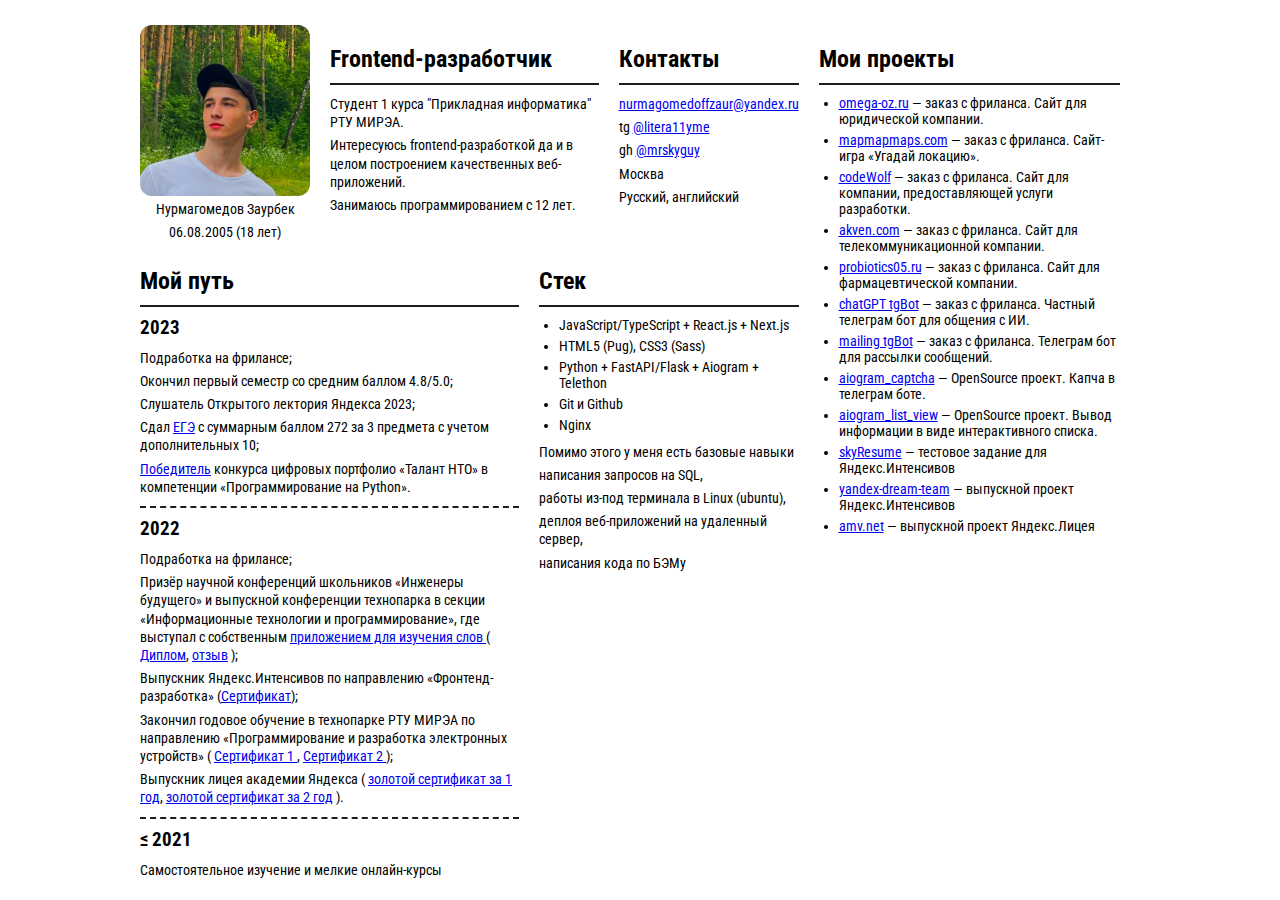
==== index.html @ b15bd3e6 "update" ====
<!DOCTYPE html>
<html>

<head>
  <meta charset="utf-8">
  <title>Нурмагомедов Заурбек. Разработчик</title>
  <link rel="preconnect" href="https://fonts.googleapis.com">
  <link rel="preconnect" href="https://fonts.gstatic.com" crossorigin>
  <link href="https://fonts.googleapis.com/css2?family=Roboto+Condensed:wght@300;400&display=swap" rel="stylesheet">
  <link rel="stylesheet" href="./style.css">
</head>

<body lang="ru">
  <header class="horizontal-container">
    <div class="block">
      <img src="./profile-picture.png" alt="Profile picture" class="profile-picture" />
      <p style="text-align: center;">Нурмагомедов Заурбек</p>
      <p style="text-align: center;">06.08.2005 (18 лет)</p>
    </div>
    <div class="block">
      <h2>Frontend-разработчик</h2>
      <p>
        Cтудент 1 курса "Прикладная информатика" РТУ МИРЭА.
      </p>
      <p>
        Интересуюсь frontend-разработкой да и в целом построением качественных веб-приложений.
      </p>
      <p>
        Занимаюсь программированием c 12 лет.
      </p>
    </div>
    <div class="block">
      <h2>Контакты</h2>
      <p><a href="mailto:nurmagomedoffzaur@yandex.ru" target="_blank">nurmagomedoffzaur@yandex.ru</a></p>
      <p>tg <a href="https://t.me/litera11yme" target="_blank">@litera11yme</a></p>
      <p>gh <a href="https://github.com/mrskyguy" target="_blank">@mrskyguy</a></p>
      <p>Москва</p>
      <p>Русский, английский</p>
    </div>
  </header>

  <div class="horizontal-container">
    <div class="block road">
      <h2>Мой путь</h2>

      <h3>2023</h3>
      <p>Подработка на фрилансе;</p>
      <p>Окончил первый семестр со средним баллом 4.8/5.0;</p>
      <p>Слушатель Открытого лектория Яндекса 2023;</p>
      <p>Сдал <a href="https://github.com/mrskyguy/aboutme/blob/master/attachments/ege.png" target="_blank">ЕГЭ</a> с
        суммарным баллом 272 за 3 предмета с учетом дополнительных 10;</p>
      <p><a href="https://github.com/mrskyguy/aboutme/blob/master/attachments/talantnto.pdf"
          target="_blank">Победитель</a> конкурса цифровых портфолио «Талант НТО» в компетенции «Программирование на
        Python».</p>

      <div class="splitter"></div>

      <h3>2022</h3>
      <p>Подработка на фрилансе;</p>
      <p>
        Призёр научной конференций школьников «Инженеры будущего» и выпускной конференции технопарка в секции
        «Информационные технологии и программирование», где выступал с собственным
        <a href="https://github.com/mrskyguy/app-for-learningwords" target="_blank">
          приложением для изучения слов
        </a> (
        <a href="https://github.com/mrskyguy/aboutme/blob/master/attachments/future.png" target="_blank">Диплом</a>,
        <a href="https://github.com/mrskyguy/aboutme/blob/master/attachments/feedback.png" target="_blank">отзыв</a>
        );
      </p>
      <p>
        Выпускник Яндекс.Интенсивов по направлению «Фронтенд-разработка» (<a
          href="https://github.com/mrskyguy/aboutme/blob/master/attachments/intens.pdf" target="_blank">Сертификат</a>);
      </p>
      <p>
        Закончил годовое обучение в технопарке РТУ МИРЭА по направлению «Программирование и разработка электронных
        устройств» (
        <a href="https://github.com/mrskyguy/aboutme/blob/master/attachments/altair1.pdf" target="_blank">
          Сертификат 1
        </a>,
        <a href="https://github.com/mrskyguy/aboutme/blob/master/attachments/altair2.pdf" target="_blank">
          Сертификат 2
        </a>
        );
      </p>
      <p>
        Выпускник лицея академии Яндекса (
        <a href="https://github.com/mrskyguy/aboutme/blob/master/attachments/lyceum1.jpg" target="_blank">золотой
          сертификат за 1 год</a>,
        <a href="https://github.com/mrskyguy/aboutme/blob/master/attachments/lyceum2.png" target="_blank">золотой
          сертификат за 2 год</a>
        ).
      </p>

      <div class="splitter"></div>

      <h3>&#8804; 2021</h3>
      <p>Самостоятельное изучение и мелкие онлайн-курсы</p>
    </div>


    <div class="block stack">
      <h2>Стек</h2>
      <ul>
        <li>JavaScript/TypeScript + React.js + Next.js</li>
        <li>HTML5 (Pug), CSS3 (Sass)</li>
        <li>Python + FastAPI/Flask + Aiogram + Telethon</li>
        <li>Git и Github</li>
        <li>Nginx</li>
      </ul>
      <p>Помимо этого у меня есть базовые навыки</p>
      <p>написания запросов на SQL,</p>
      <p>работы из-под терминала в Linux (ubuntu),</p>
      <p>деплоя веб-приложений на удаленный сервер,</p>
      <p>написания кода по БЭМу</p>
    </div>
  </div>

  <div class="block projects">
    <h2>Мои проекты</h2>
    <ul>
      <li>
        <a href="https://omega-oz.ru" target="_blank">omega-oz.ru</a> — заказ с фриланса. Сайт для юридической
        компании.
      </li>
      <li>
        <a href="https://mapmapmaps.com" target="_blank">mapmapmaps.com</a> — заказ с фриланса. Сайт-игра «Угадай
        локацию».
      </li>
      <li>
        <a href="https://mrskyguy.github.io/codeWolf/" target="_blank">codeWolf</a> — заказ с фриланса. Сайт для
        компании, предоставляющей услуги разработки.
      </li>
      <li>
        <a href="#">akven.com</a> — заказ с фриланса. Сайт для телекоммуникационной компании.
      </li>
      <li>
        <a href="#">probiotics05.ru</a> — заказ с фриланса. Сайт для фармацевтической компании.
      </li>
      <li>
        <a href="#">chatGPT tgBot</a> — заказ с фриланса. Частный телеграм бот для общения с ИИ.
      </li>
      <li>
        <a href="#">mailing tgBot</a> — заказ с фриланса. Телеграм бот для рассылки сообщений.
      </li>
      <li>
        <a href="https://github.com/mrSkyGuy/aiogram_captcha" target="_blank">aiogram_captcha</a> — OpenSource
        проект. Капча в телеграм боте.
      </li>
      <li>
        <a href="https://github.com/mrSkyGuy/aiogram_list_view" target="_blank">aiogram_list_view</a> — OpenSource
        проект. Вывод информации в виде интерактивного списка.
      </li>
      <li>
        <a href="https://mrskyguy.github.io/skyResume/" target="_blank">skyResume</a> — тестовое задание для
        Яндекс.Интенсивов
      </li>
      <li>
        <a href="https://yandex-dream-team.netlify.app/" target="_blank">yandex-dream-team</a> — выпускной проект
        Яндекс.Интенсивов
      </li>
      <li>
        <a href="https://github.com/mrskyguy/amv.net/" target="_blank">amv.net</a> — выпускной проект Яндекс.Лицея
      </li>
    </ul>
  </div>
</body>

</html>
---- style.css ----
body {
    width: 1000px;
    margin: 0 auto;
    margin-top: 25px;
    display: grid;
    grid-template-rows: repeat(2, auto);
    grid-template-columns: repeat(2, auto);
    grid-auto-flow: column;
}

.projects {
    grid-row: span 2;
}

.stack {
    min-width: 260px;
}

.horizontal-container {
    display: flex;
    justify-content: space-between;
}

.profile-picture {
    width: 170px;
    border-radius: 12px;
}

.block {
    margin-right: 20px;
}

h2 {
    font-size: x-large;
    font-family: 'Roboto Condensed', sans-serif;
    padding-bottom: 10px;
    margin-bottom: 10px;
    border-bottom: 2px solid rgb(29, 29, 29);
}

h3 {
    font-family: 'Roboto Condensed', sans-serif;
    margin-top: 10px;
    margin-bottom: 10px;
}

.splitter {
    margin-top: 10px;
    border-top: 2px dashed rgb(29, 29, 29);
}

ul {
    margin: 0px;
    margin-top: 10px;
    margin-bottom: 10px;
    padding-left: 20px;
}

li {
    font-family: 'Roboto Condensed', sans-serif;
    font-size: 14px;
    margin-bottom: 5px;
}

p {
    font-family: 'Roboto Condensed', sans-serif;
    font-size: 14px;
    line-height: 130%;
    margin-top: 0;
    margin-bottom: 5px;
    /* padding-bottom: 5px; */
}
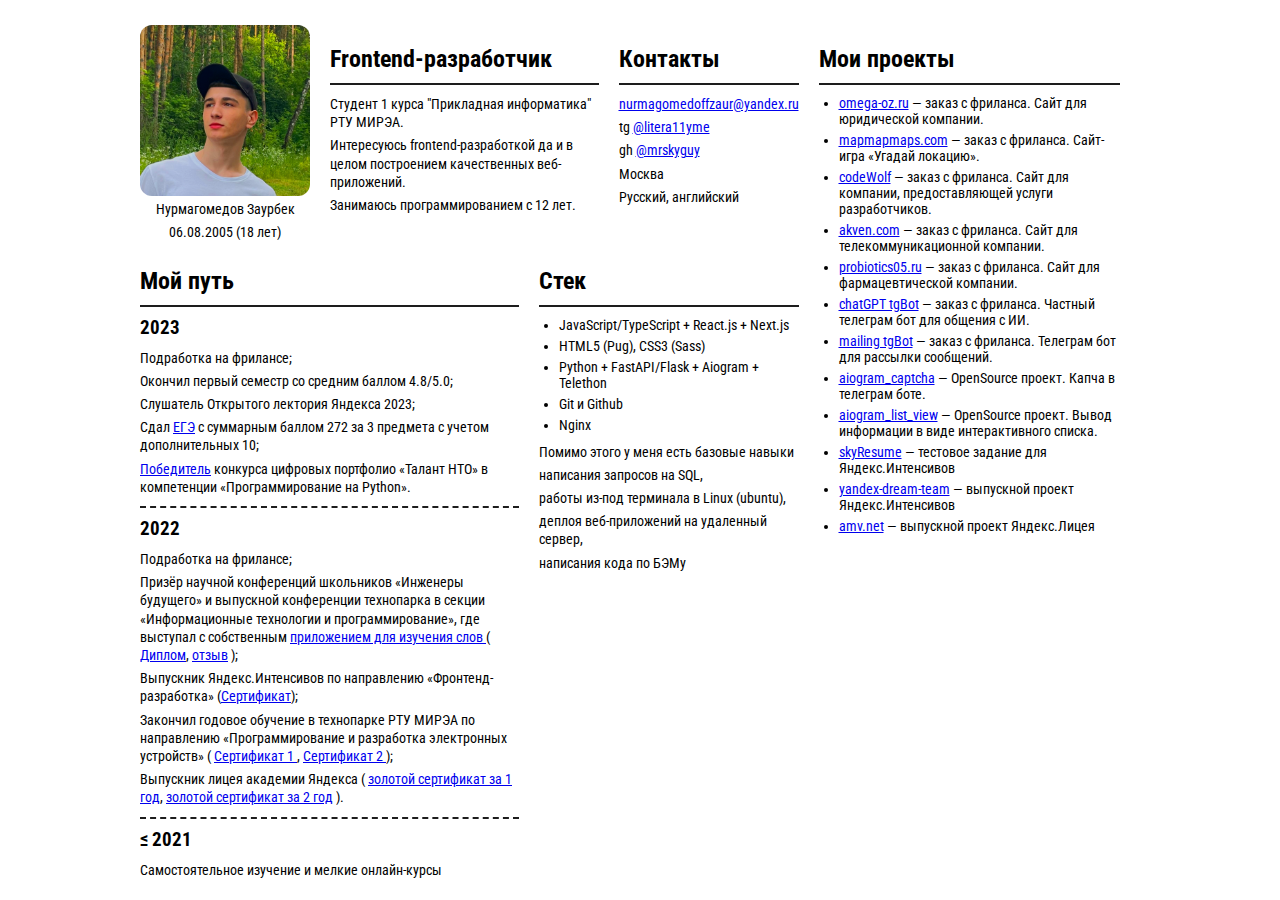
==== commit e9a7927c: "fix" ====
--- a/index.html
+++ b/index.html
@@ -128,7 +128,7 @@
       </li>
       <li>
         <a href="https://mrskyguy.github.io/codeWolf/" target="_blank">codeWolf</a> — заказ с фриланса. Сайт для
-        компании, предоставляющей услуги разработки.
+        компании, предоставляющей услуги разработчиков.
       </li>
       <li>
         <a href="#">akven.com</a> — заказ с фриланса. Сайт для телекоммуникационной компании.
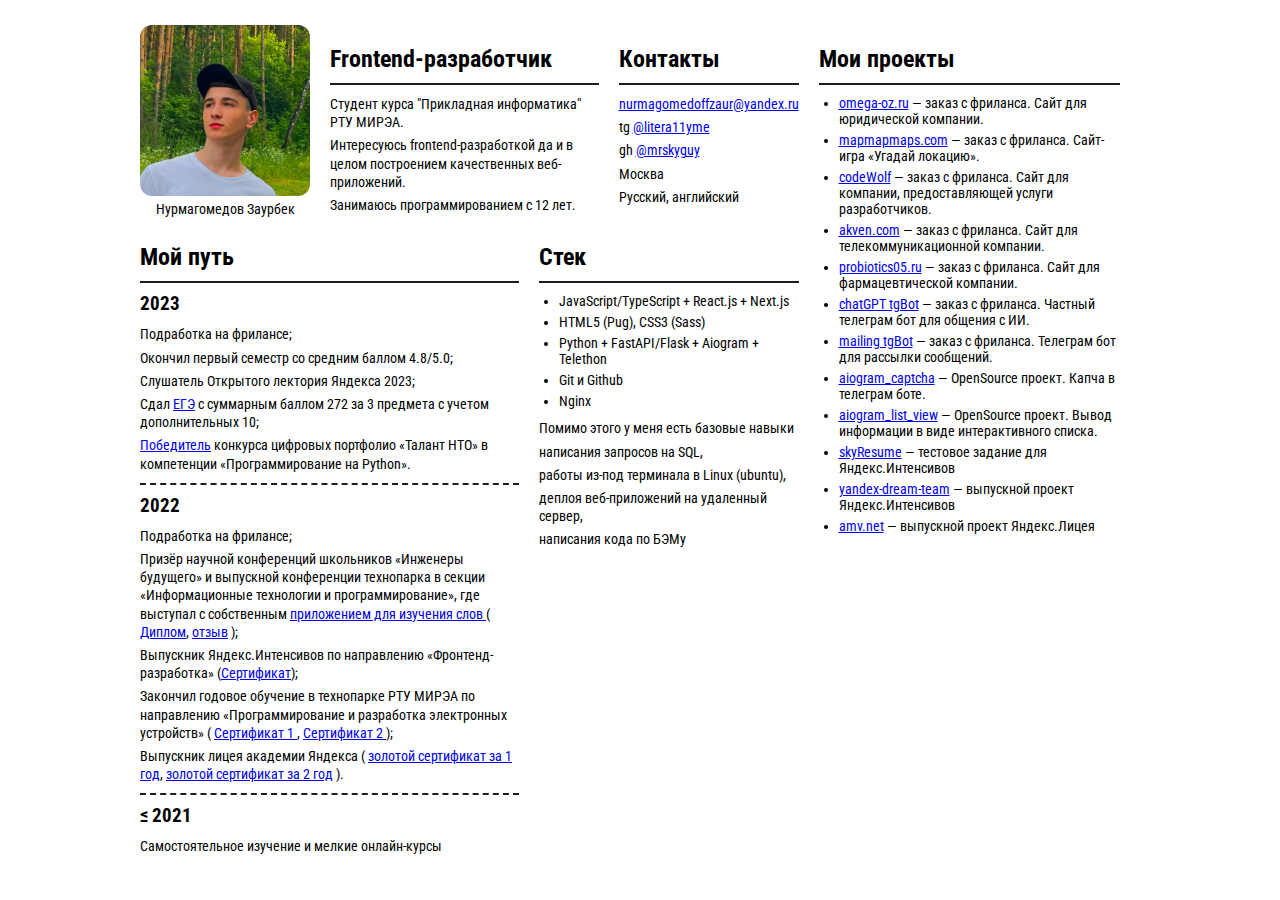
==== commit 5d0f822e: "delete info bout age and grade" ====
--- a/index.html
+++ b/index.html
@@ -15,12 +15,11 @@
     <div class="block">
       <img src="./profile-picture.png" alt="Profile picture" class="profile-picture" />
       <p style="text-align: center;">Нурмагомедов Заурбек</p>
-      <p style="text-align: center;">06.08.2005 (18 лет)</p>
     </div>
     <div class="block">
       <h2>Frontend-разработчик</h2>
       <p>
-        Cтудент 1 курса "Прикладная информатика" РТУ МИРЭА.
+        Cтудент курса "Прикладная информатика" РТУ МИРЭА.
       </p>
       <p>
         Интересуюсь frontend-разработкой да и в целом построением качественных веб-приложений.
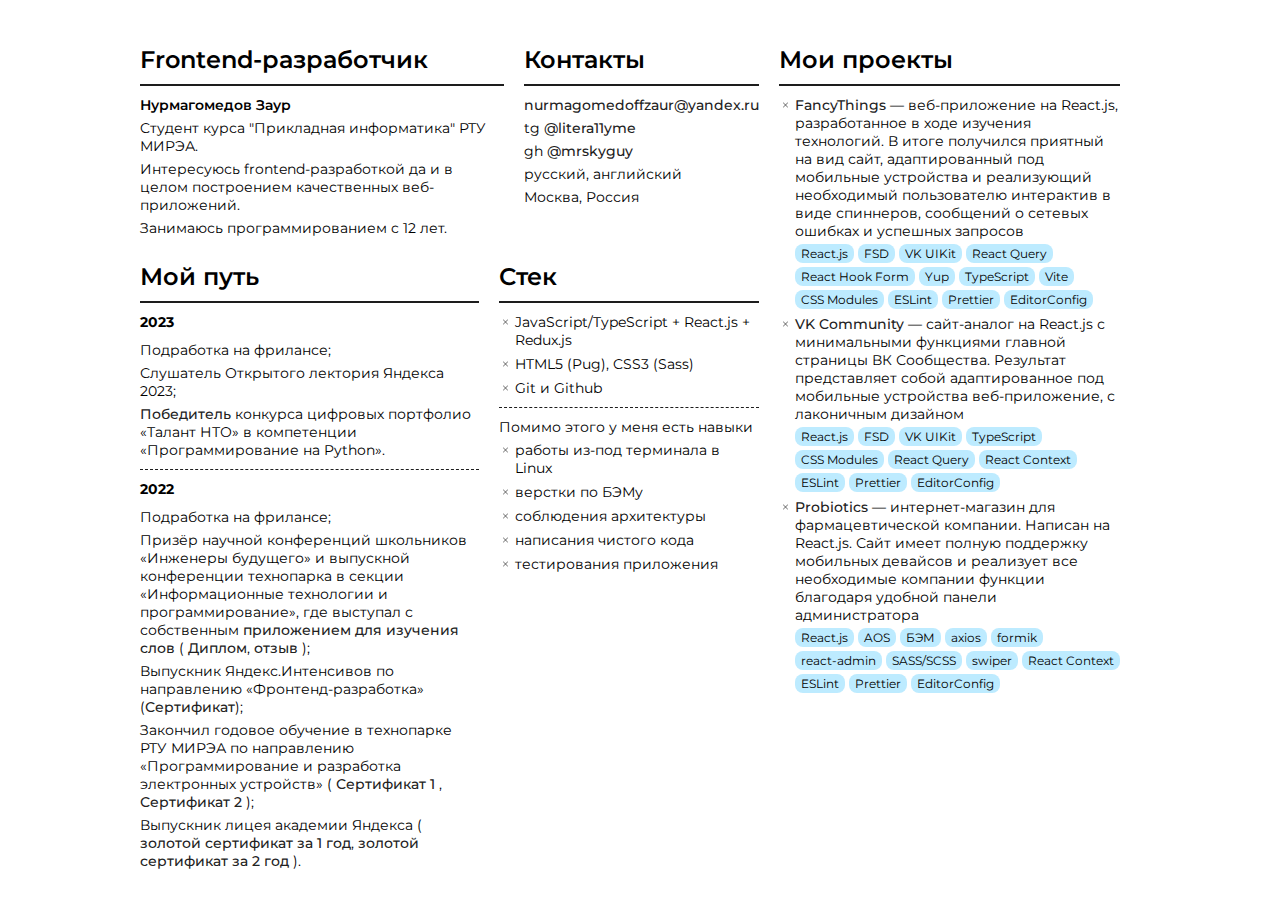
==== commit c56f2f0a: "redesign" ====
--- a/index.html
+++ b/index.html
@@ -3,7 +3,7 @@
 
 <head>
   <meta charset="utf-8">
-  <title>Нурмагомедов Заурбек. Разработчик</title>
+  <title>Zaur && Frontend</title>
   <link rel="preconnect" href="https://fonts.googleapis.com">
   <link rel="preconnect" href="https://fonts.gstatic.com" crossorigin>
   <link href="https://fonts.googleapis.com/css2?family=Roboto+Condensed:wght@300;400&display=swap" rel="stylesheet">
@@ -13,11 +13,8 @@
 <body lang="ru">
   <header class="horizontal-container">
     <div class="block">
-      <img src="./profile-picture.png" alt="Profile picture" class="profile-picture" />
-      <p style="text-align: center;">Нурмагомедов Заурбек</p>
-    </div>
-    <div class="block">
       <h2>Frontend-разработчик</h2>
+      <p><strong>Нурмагомедов Заур</strong></p>
       <p>
         Cтудент курса "Прикладная информатика" РТУ МИРЭА.
       </p>
@@ -33,8 +30,8 @@
       <p><a href="mailto:nurmagomedoffzaur@yandex.ru" target="_blank">nurmagomedoffzaur@yandex.ru</a></p>
       <p>tg <a href="https://t.me/litera11yme" target="_blank">@litera11yme</a></p>
       <p>gh <a href="https://github.com/mrskyguy" target="_blank">@mrskyguy</a></p>
-      <p>Москва</p>
-      <p>Русский, английский</p>
+      <p>русский, английский</p>
+      <p>Москва, Россия</p>
     </div>
   </header>
 
@@ -44,10 +41,7 @@
 
       <h3>2023</h3>
       <p>Подработка на фрилансе;</p>
-      <p>Окончил первый семестр со средним баллом 4.8/5.0;</p>
       <p>Слушатель Открытого лектория Яндекса 2023;</p>
-      <p>Сдал <a href="https://github.com/mrskyguy/aboutme/blob/master/attachments/ege.png" target="_blank">ЕГЭ</a> с
-        суммарным баллом 272 за 3 предмета с учетом дополнительных 10;</p>
       <p><a href="https://github.com/mrskyguy/aboutme/blob/master/attachments/talantnto.pdf"
           target="_blank">Победитель</a> конкурса цифровых портфолио «Талант НТО» в компетенции «Программирование на
         Python».</p>
@@ -89,28 +83,25 @@
           сертификат за 2 год</a>
         ).
       </p>
-
-      <div class="splitter"></div>
-
-      <h3>&#8804; 2021</h3>
-      <p>Самостоятельное изучение и мелкие онлайн-курсы</p>
     </div>
 
 
     <div class="block stack">
       <h2>Стек</h2>
       <ul>
-        <li>JavaScript/TypeScript + React.js + Next.js</li>
+        <li>JavaScript/TypeScript + React.js + Redux.js</li>
         <li>HTML5 (Pug), CSS3 (Sass)</li>
-        <li>Python + FastAPI/Flask + Aiogram + Telethon</li>
         <li>Git и Github</li>
-        <li>Nginx</li>
       </ul>
-      <p>Помимо этого у меня есть базовые навыки</p>
-      <p>написания запросов на SQL,</p>
-      <p>работы из-под терминала в Linux (ubuntu),</p>
-      <p>деплоя веб-приложений на удаленный сервер,</p>
-      <p>написания кода по БЭМу</p>
+      <div class="splitter"></div>
+      <p>Помимо этого у меня есть навыки</p>
+      <ul>
+        <li>работы из-под терминала в Linux</li>
+        <li>верстки по БЭМу</li>
+        <li>соблюдения архитектуры</li>
+        <li>написания чистого кода</li>
+        <li>тестирования приложения</li>
+      </ul>
     </div>
   </div>
 
@@ -118,47 +109,58 @@
     <h2>Мои проекты</h2>
     <ul>
       <li>
-        <a href="https://omega-oz.ru" target="_blank">omega-oz.ru</a> — заказ с фриланса. Сайт для юридической
-        компании.
+        <a href="https://github.com/mrSkyGuy/vk-untitled-test-task">FancyThings</a> — веб-приложение 
+        на React.js, разработанное в ходе изучения технологий. В итоге получился приятный на вид 
+        сайт, адаптированный под мобильные устройства и реализующий необходимый пользователю интерактив
+        в виде спиннеров, сообщений о сетевых ошибках и успешных запросов
+        <div class="tags">
+          <span class="tag">React.js</span>
+          <span class="tag">FSD</span>
+          <span class="tag">VK UIKit</span>
+          <span class="tag">React Query</span>
+          <span class="tag">React Hook Form</span>
+          <span class="tag">Yup</span>
+          <span class="tag">TypeScript</span>
+          <span class="tag">Vite</span>
+          <span class="tag">CSS Modules</span>
+          <span class="tag">ESLint</span>
+          <span class="tag">Prettier</span>
+          <span class="tag">EditorConfig</span>
+        </div>
       </li>
       <li>
-        <a href="https://mapmapmaps.com" target="_blank">mapmapmaps.com</a> — заказ с фриланса. Сайт-игра «Угадай
-        локацию».
+        <a href="https://github.com/mrSkyGuy/vk-community-test-task">VK Community</a> — сайт-аналог на React.js с минимальными функциями 
+        главной страницы ВК Сообщества. Результат представляет собой адаптированное под мобильные устройства веб-приложение, с лаконичным дизайном
+        <div class="tags">
+          <span class="tag">React.js</span>
+          <span class="tag">FSD</span>
+          <span class="tag">VK UIKit</span>
+          <span class="tag">TypeScript</span>
+          <span class="tag">CSS Modules</span>
+          <span class="tag">React Query</span>
+          <span class="tag">React Context</span>
+          <span class="tag">ESLint</span>
+          <span class="tag">Prettier</span>
+          <span class="tag">EditorConfig</span>
+        </div>
       </li>
       <li>
-        <a href="https://mrskyguy.github.io/codeWolf/" target="_blank">codeWolf</a> — заказ с фриланса. Сайт для
-        компании, предоставляющей услуги разработчиков.
-      </li>
-      <li>
-        <a href="#">akven.com</a> — заказ с фриланса. Сайт для телекоммуникационной компании.
-      </li>
-      <li>
-        <a href="#">probiotics05.ru</a> — заказ с фриланса. Сайт для фармацевтической компании.
-      </li>
-      <li>
-        <a href="#">chatGPT tgBot</a> — заказ с фриланса. Частный телеграм бот для общения с ИИ.
-      </li>
-      <li>
-        <a href="#">mailing tgBot</a> — заказ с фриланса. Телеграм бот для рассылки сообщений.
-      </li>
-      <li>
-        <a href="https://github.com/mrSkyGuy/aiogram_captcha" target="_blank">aiogram_captcha</a> — OpenSource
-        проект. Капча в телеграм боте.
-      </li>
-      <li>
-        <a href="https://github.com/mrSkyGuy/aiogram_list_view" target="_blank">aiogram_list_view</a> — OpenSource
-        проект. Вывод информации в виде интерактивного списка.
-      </li>
-      <li>
-        <a href="https://mrskyguy.github.io/skyResume/" target="_blank">skyResume</a> — тестовое задание для
-        Яндекс.Интенсивов
-      </li>
-      <li>
-        <a href="https://yandex-dream-team.netlify.app/" target="_blank">yandex-dream-team</a> — выпускной проект
-        Яндекс.Интенсивов
-      </li>
-      <li>
-        <a href="https://github.com/mrskyguy/amv.net/" target="_blank">amv.net</a> — выпускной проект Яндекс.Лицея
+        <a href="#">Probiotics</a> — интернет-магазин для фармацевтической компании. Написан на React.js. Сайт имеет полную поддержку 
+        мобильных девайсов и реализует все необходимые компании функции благодаря удобной панели администратора 
+        <div class="tags">
+          <span class="tag">React.js</span>
+          <span class="tag">AOS</span>
+          <span class="tag">БЭМ</span>
+          <span class="tag">axios</span>
+          <span class="tag">formik</span>
+          <span class="tag">react-admin</span>
+          <span class="tag">SASS/SCSS</span>
+          <span class="tag">swiper</span>
+          <span class="tag">React Context</span>
+          <span class="tag">ESLint</span>
+          <span class="tag">Prettier</span>
+          <span class="tag">EditorConfig</span>
+        </div>
       </li>
     </ul>
   </div>
--- a/style.css
+++ b/style.css
@@ -1,3 +1,25 @@
+@import url('https://fonts.googleapis.com/css2?family=Montserrat:ital,wght@0,100..900;1,100..900&display=swap');
+
+* {
+    font-size: 14px;
+    font-family: "Montserrat", Arial, Helvetica, sans-serif;
+}
+
+a {
+    text-decoration: none;
+    color: #222;
+    font-weight: 500;
+}
+
+li {
+    list-style-image: url("./icons/cross.svg");
+    font-size: 14px;
+}
+
+strong {
+    font-weight: 600;
+}
+
 body {
     width: 1000px;
     margin: 0 auto;
@@ -6,6 +28,33 @@
     grid-template-rows: repeat(2, auto);
     grid-template-columns: repeat(2, auto);
     grid-auto-flow: column;
+}
+
+h2 {
+    font-size: x-large;
+    padding-bottom: 10px;
+    margin-bottom: 10px;
+    border-bottom: 2px solid rgb(29, 29, 29);
+    font-weight: 600;
+}
+
+h3 {
+    margin-top: 10px;
+    margin-bottom: 10px;
+}
+
+ul {
+    display: flex;
+    flex-direction: column;
+    gap: 6px;
+    padding: 0;
+    margin: 0;
+    padding-left: 16px;
+}
+
+p {
+    margin-top: 0;
+    margin-bottom: 5px;
 }
 
 .projects {
@@ -30,43 +79,22 @@
     margin-right: 20px;
 }
 
-h2 {
-    font-size: x-large;
-    font-family: 'Roboto Condensed', sans-serif;
-    padding-bottom: 10px;
-    margin-bottom: 10px;
-    border-bottom: 2px solid rgb(29, 29, 29);
+.splitter {
+    margin: 10px 0;
+    border-top: 1px dashed rgb(29, 29, 29);
 }
 
-h3 {
-    font-family: 'Roboto Condensed', sans-serif;
-    margin-top: 10px;
-    margin-bottom: 10px;
+.tags {
+    margin-top: 4px;
+    display: flex;
+    gap: 4px;
+    flex-wrap: wrap;
 }
 
-.splitter {
-    margin-top: 10px;
-    border-top: 2px dashed rgb(29, 29, 29);
-}
-
-ul {
-    margin: 0px;
-    margin-top: 10px;
-    margin-bottom: 10px;
-    padding-left: 20px;
-}
-
-li {
-    font-family: 'Roboto Condensed', sans-serif;
-    font-size: 14px;
-    margin-bottom: 5px;
-}
-
-p {
-    font-family: 'Roboto Condensed', sans-serif;
-    font-size: 14px;
-    line-height: 130%;
-    margin-top: 0;
-    margin-bottom: 5px;
-    /* padding-bottom: 5px; */
+.tags .tag {
+    font-size: 12px;
+    padding: 2px 6px;
+    background-color: #bdebff;
+    border-radius: 8px;
+    height: 100%;
 }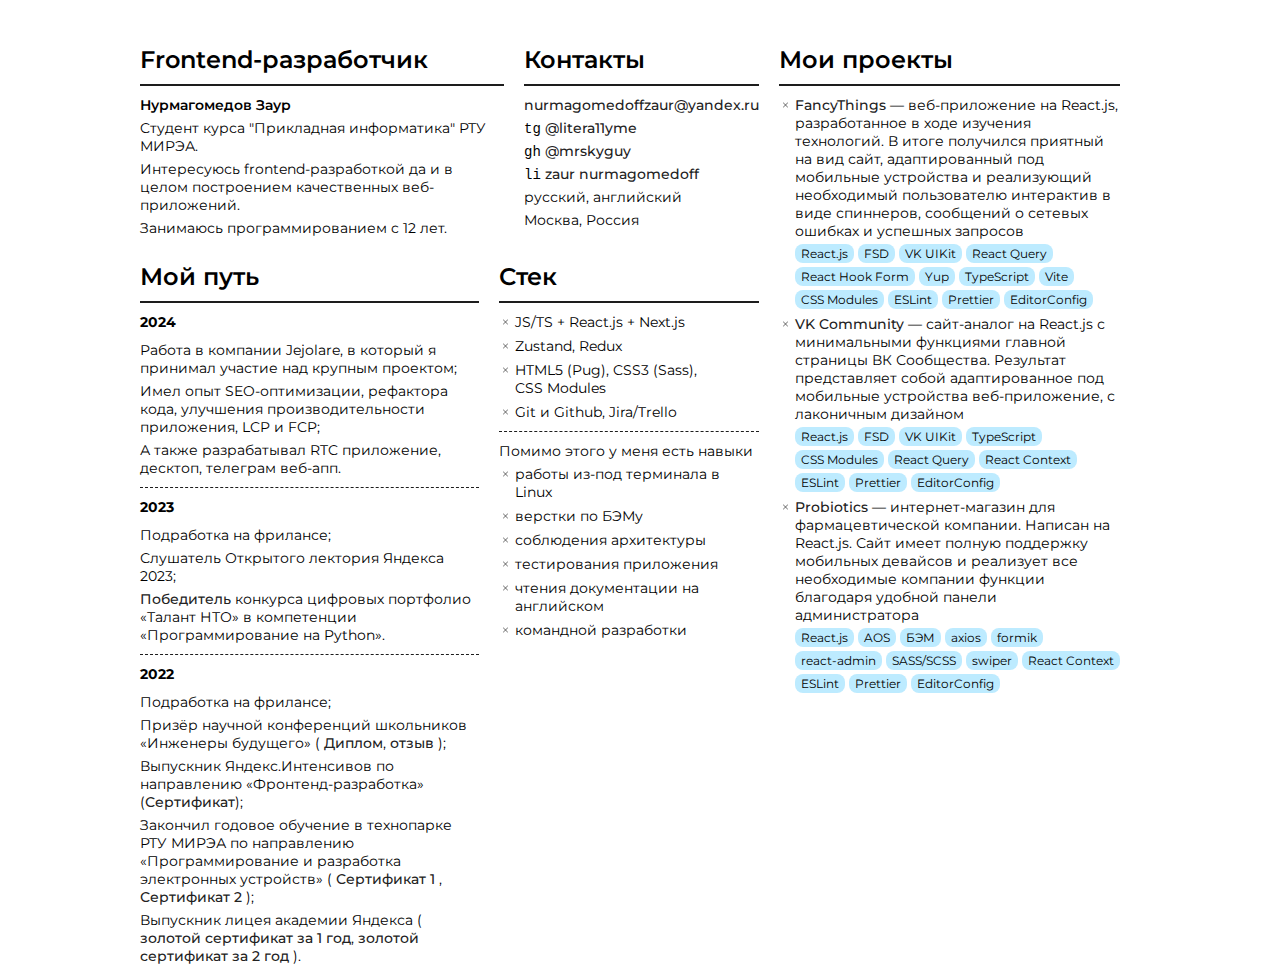
==== commit 658b731a: "improvements" ====
--- a/index.html
+++ b/index.html
@@ -28,8 +28,9 @@
     <div class="block">
       <h2>Контакты</h2>
       <p><a href="mailto:nurmagomedoffzaur@yandex.ru" target="_blank">nurmagomedoffzaur@yandex.ru</a></p>
-      <p>tg <a href="https://t.me/litera11yme" target="_blank">@litera11yme</a></p>
-      <p>gh <a href="https://github.com/mrskyguy" target="_blank">@mrskyguy</a></p>
+      <p><code>tg</code> <a href="https://t.me/litera11yme" target="_blank">@litera11yme</a></p>
+      <p><code>gh</code> <a href="https://github.com/mrskyguy" target="_blank">@mrskyguy</a></p>
+      <p><code>li</code> <a href="https://www.linkedin.com/in/zaur-nurmagomedoff-1b4429310/" target="_blank">zaur nurmagomedoff</a></p>
       <p>русский, английский</p>
       <p>Москва, Россия</p>
     </div>
@@ -38,6 +39,13 @@
   <div class="horizontal-container">
     <div class="block road">
       <h2>Мой путь</h2>
+
+      <h3>2024</h3>
+      <p>Работа в компании Jejolare, в который я принимал участие над крупным проектом;</p>
+      <p>Имел опыт SEO-оптимизации, рефактора кода, улучшения производительности приложения, LCP и FCP;</p>
+      <p>А также разрабатывал RTC приложение, десктоп, телеграм веб-апп.</p>
+      
+      <div class="splitter"></div>
 
       <h3>2023</h3>
       <p>Подработка на фрилансе;</p>
@@ -51,11 +59,7 @@
       <h3>2022</h3>
       <p>Подработка на фрилансе;</p>
       <p>
-        Призёр научной конференций школьников «Инженеры будущего» и выпускной конференции технопарка в секции
-        «Информационные технологии и программирование», где выступал с собственным
-        <a href="https://github.com/mrskyguy/app-for-learningwords" target="_blank">
-          приложением для изучения слов
-        </a> (
+        Призёр научной конференций школьников «Инженеры будущего» (
         <a href="https://github.com/mrskyguy/aboutme/blob/master/attachments/future.png" target="_blank">Диплом</a>,
         <a href="https://github.com/mrskyguy/aboutme/blob/master/attachments/feedback.png" target="_blank">отзыв</a>
         );
@@ -89,9 +93,10 @@
     <div class="block stack">
       <h2>Стек</h2>
       <ul>
-        <li>JavaScript/TypeScript + React.js + Redux.js</li>
-        <li>HTML5 (Pug), CSS3 (Sass)</li>
-        <li>Git и Github</li>
+        <li>JS/TS + React.js + Next.js</li>
+        <li>Zustand, Redux</li>
+        <li>HTML5 (Pug), CSS3 (Sass), CSS&nbsp;Modules</li>
+        <li>Git и Github, Jira/Trello</li>
       </ul>
       <div class="splitter"></div>
       <p>Помимо этого у меня есть навыки</p>
@@ -99,8 +104,9 @@
         <li>работы из-под терминала в Linux</li>
         <li>верстки по БЭМу</li>
         <li>соблюдения архитектуры</li>
-        <li>написания чистого кода</li>
         <li>тестирования приложения</li>
+        <li>чтения документации на английском</li>
+        <li>командной разработки</li>
       </ul>
     </div>
   </div>
--- a/style.css
+++ b/style.css
@@ -3,6 +3,10 @@
 * {
     font-size: 14px;
     font-family: "Montserrat", Arial, Helvetica, sans-serif;
+}
+
+code {
+    font-family: 'Courier New', Courier, monospace;
 }
 
 a {
